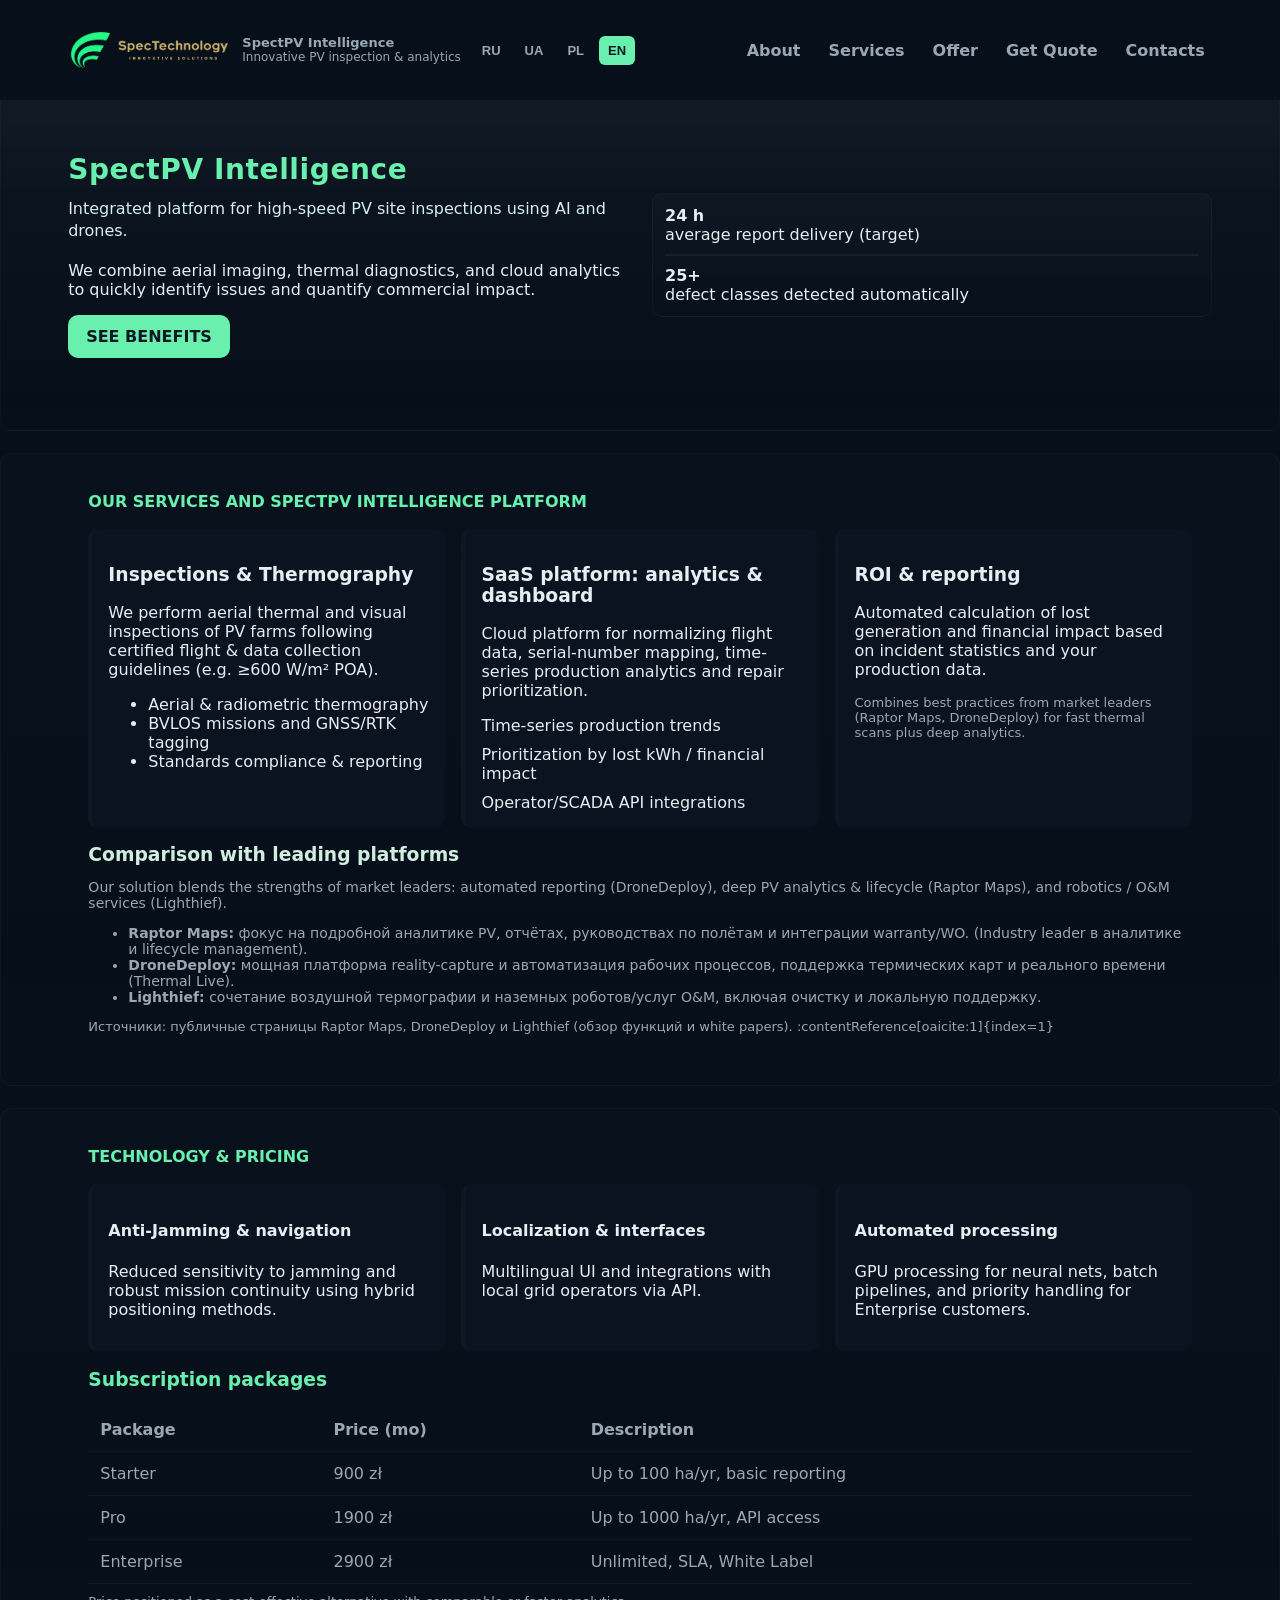
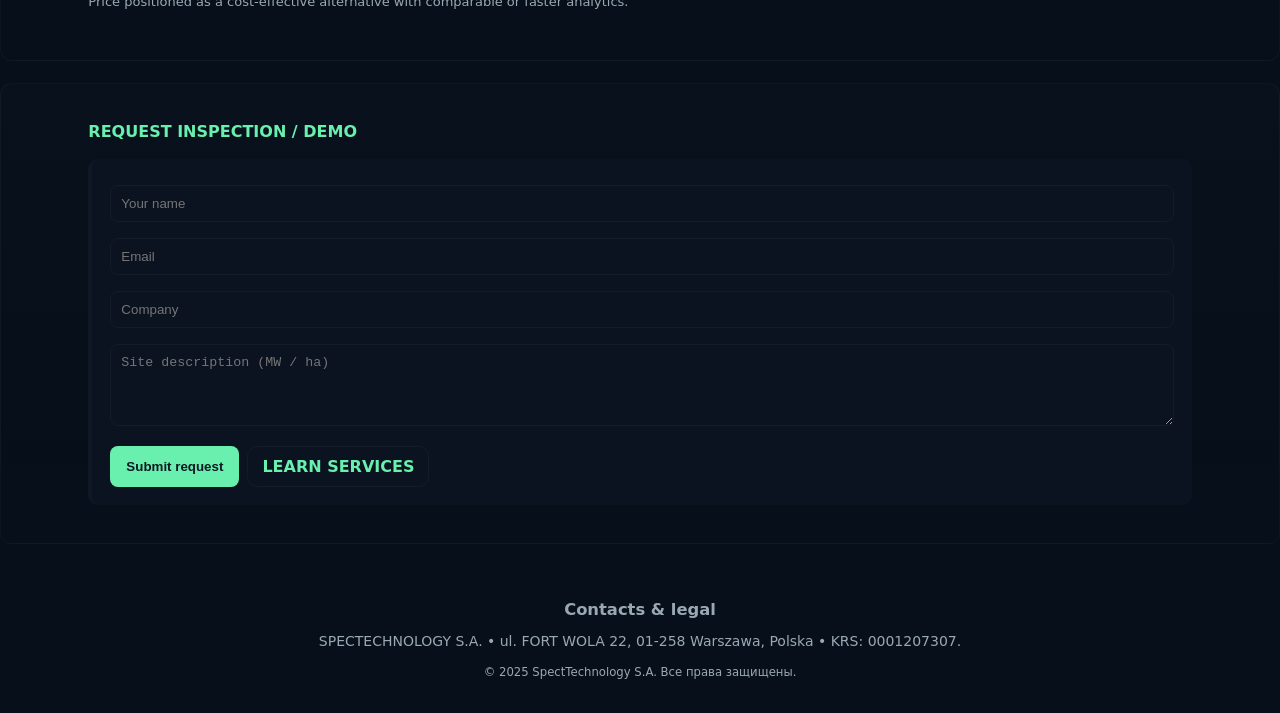
==== index.html @ f658d836 "Update and rename Index.html to index.html" ====
<!DOCTYPE html>
<html lang="ru">
<head>
    <meta charset="UTF-8" />
    <meta name="viewport" content="width=device-width, initial-scale=1.0"/>
    <title>SpectPV Intelligence | Innovative Solutions для солнечной энергетики</title>
    <style>
        :root{
            --primary-color:#0f1724;
            --light-bg:#172033;
            --accent-color:#69f0ae;
            --muted:#9aa8b3;
            --card:#0b1220;
            --radius:10px;
            --maxw:1200px;
        }
        *{box-sizing:border-box}
        body{
            margin:0;
            font-family:Inter, system-ui, -apple-system, "Segoe UI", Roboto, "Helvetica Neue", Arial;
            background:linear-gradient(180deg,var(--primary-color), #07101a 200px);
            color:#e6eef3;
            -webkit-font-smoothing:antialiased;
        }
        .container{max-width:var(--maxw);margin:0 auto;padding:16px;width:92%}
        header{background:transparent;padding:12px 0;position:sticky;top:0;z-index:50}
        .header-row{display:flex;align-items:center;gap:12px;justify-content:space-between}
        /* left group: logo + lang + burger */
        .left-group{display:flex;align-items:center;gap:12px}
        .logo-box{display:flex;align-items:center;gap:10px}
        .logo-box img{height:44px;width:auto;display:block}
        /* lang buttons moved to left */
        .lang-switcher{display:flex;gap:6px;align-items:center}
        .lang-switcher button{
            background:transparent;border:1px solid transparent;color:var(--muted);
            padding:6px 8px;border-radius:6px;font-weight:600;cursor:pointer;font-size:13px;
        }
        .lang-switcher button.active{color:var(--primary-color);background:var(--accent-color);border-color:transparent}
        /* main nav */
        nav.main-nav{display:flex;align-items:center;gap:18px}
        nav.main-nav ul{list-style:none;margin:0;padding:0;display:flex;gap:12px}
        nav.main-nav a{color:var(--muted);text-decoration:none;font-weight:600;padding:8px;border-radius:8px}
        nav.main-nav a:hover{color:#fff}
        /* burger for mobile */
        .burger{display:none;background:transparent;border:0;color:var(--muted);font-size:20px;padding:8px;cursor:pointer}
        /* hero */
        .hero{min-height:320px;padding:56px 0;border-radius:var(--radius);background:linear-gradient(180deg, rgba(255,255,255,0.03), transparent);backdrop-filter: blur(2px)}
        .hero-inner{display:flex;gap:24px;align-items:center;flex-wrap:wrap}
        .hero-left{flex:1;min-width:260px}
        .hero h1{margin:0 0 12px;font-size:28px;color:var(--accent-color);letter-spacing:0.6px}
        .hero p.lead{margin:0 0 18px;color:#d7eef0;line-height:1.4}
        .cta-button{display:inline-block;background:var(--accent-color);color:var(--primary-color);padding:12px 18px;border-radius:10px;text-transform:uppercase;font-weight:700;text-decoration:none}
        .hero-right{flex:1;min-width:260px}
        /* sections */
        section{margin:22px 0;padding:22px;border-radius:12px;background:linear-gradient(180deg, rgba(255,255,255,0.01), transparent);border:1px solid rgba(255,255,255,0.03)}
        h2.section-title{color:var(--accent-color);margin:0 0 18px;text-transform:uppercase;font-size:16px}
        .grid{display:flex;gap:16px;flex-wrap:wrap}
        .card{background:var(--card);padding:16px;border-radius:10px;flex:1;min-width:260px;border-left:4px solid rgba(255,255,255,0.02)}
        .card strong{color:var(--accent-color)}
        .feature-list{display:flex;flex-direction:column;gap:10px}
        table{width:100%;border-collapse:collapse;margin-top:12px}
        th,td{padding:12px;border-bottom:1px solid rgba(255,255,255,0.04);text-align:left;color:var(--muted)}
        /* form */
        form input, form textarea{width:100%;padding:10px;margin:8px 0;border-radius:8px;border:1px solid rgba(255,255,255,0.04);background:transparent;color:#e6eef3}
        form button{padding:12px 16px;border-radius:8px;background:var(--accent-color);border:none;font-weight:700;color:var(--primary-color);cursor:pointer}
        footer{padding:18px 0;color:var(--muted);font-size:14px;text-align:center}
        /* responsive */
        @media (max-width:900px){
            nav.main-nav{display:none}
            .burger{display:inline-block}
            .hero{padding:36px 0}
        }
        @media (max-width:640px){
            .hero h1{font-size:22px}
            .container{width:96%}
            .logo-box img{height:38px}
        }

        header {
            background: rgba(7, 16, 26, 0.9);
            backdrop-filter: blur(6px);
            padding: 12px 0;
            position: fixed;
            top: 0;
            left: 0;
            width: 100%;
            z-index: 1000;
        }

        /* чтобы контент не залезал под header */
        main {
            margin-top: 80px; /* настрой под высоту header */   
        }

        /* чтобы контент не залезал под header */
   
        /* mobile slide out nav */
        .mobile-nav{position:fixed;left:0;top:0;height:100vh;width:280px;background:linear-gradient(180deg,#07101a,#08121b);transform:translateX(-120%);transition:transform .25s ease;z-index:120;padding:18px}
        .mobile-nav.open{transform:translateX(0)}
        .mobile-nav .close{display:flex;justify-content:flex-end}
        .overlay{position:fixed;inset:0;background:rgba(0,0,0,0.45);opacity:0;pointer-events:none;transition:opacity .2s;z-index:110}
        .overlay.show{opacity:1;pointer-events:auto}
        .mobile-nav ul{list-style:none;padding:12px 0}
        .mobile-nav a{display:block;padding:10px 6px;color:var(--muted);text-decoration:none;border-bottom:1px dashed rgba(255,255,255,0.02)}
        .mobile-lang{display:flex;gap:8px;padding-top:12px}
    </style>
</head>
<body>
    <header>
        <div class="container header-row" role="banner">
            <div class="left-group">
                <div class="logo-box" aria-hidden="false">
                    <img src="noBgColor.png" alt="SpectTechnology logo" />
                    <div style="font-size:13px;color:var(--muted);line-height:1.1">
                        <div style="font-weight:700">SpectPV Intelligence</div>
                        <div style="font-size:12px">Innovative PV inspection & analytics</div>
                    </div>
                </div>

                <!-- LANG SWITCHER (ACTIVE) -->
                <div class="lang-switcher" aria-label="Выбор языка" role="navigation">
                    <button data-lang="ru" class="lang-btn">RU</button>
                    <button data-lang="uk" class="lang-btn">UA</button>
                    <button data-lang="pl" class="lang-btn">PL</button>
                    <button data-lang="en" class="lang-btn">EN</button>
                </div>
                <!-- Burger for mobile -->
                <button class="burger" aria-label="Открыть меню" id="burgerBtn">☰</button>
            </div>

            <nav class="main-nav" aria-label="Главная навигация">
                <ul>
                    <li><a href="#about" data-i18n="nav.about">О нас</a></li>
                    <li><a href="#services" data-i18n="nav.services">Услуги</a></li>
                    <li><a href="#offer" data-i18n="nav.offer">Оферта</a></li>
                    <li><a href="#cta" data-i18n="nav.cta">Заявка</a></li>
                    <li><a href="#contacts" data-i18n="nav.contacts">Контакты</a></li>
                </ul>
            </nav>
        </div>
    </header>

    <!-- Mobile slide menu -->
    <div class="mobile-nav" id="mobileNav" aria-hidden="true">
        <div class="close"><button id="closeMobile" style="background:none;border:none;color:var(--muted);font-size:20px">✕</button></div>
        <ul>
            <li><a href="#about" data-i18n="nav.about">О нас</a></li>
            <li><a href="#services" data-i18n="nav.services">Услуги</a></li>
            <li><a href="#offer" data-i18n="nav.offer">Оферта</a></li>
            <li><a href="#cta" data-i18n="nav.cta">Заявка</a></li>
            <li><a href="#contacts" data-i18n="nav.contacts">Контакты</a></li>
        </ul>
        <div class="mobile-lang">
            <button data-lang="ru" class="lang-btn">RU</button>
            <button data-lang="uk" class="lang-btn">UA</button>
            <button data-lang="pl" class="lang-btn">PL</button>
            <button data-lang="en" class="lang-btn">EN</button>
        </div>
    </div>
    <div class="overlay" id="overlay"></div>

    <!-- HERO -->
    <main>
        <section id="about" class="hero">
            <div class="container hero-inner">
                <div class="hero-left">
                    <h1 data-i18n="hero.title">SpectPV Intelligence</h1>
                    <p class="lead" data-i18n="hero.lead">
                        Интегрированная платформа для высокоскоростных инспекций PV-станций с использованием AI и дронов.
                    </p>
                    <p data-i18n="hero.sub">
                        Мы объединяем аэрофотосъёмку, термотехнику и облачный анализ для быстрой идентификации проблем и расчёта коммерческого ущерба.
                    </p>
                    <div style="margin-top:16px">
                        <a href="#offer" class="cta-button" data-i18n="hero.cta">Узнать преимущества</a>
                    </div>
                </div>
                <div class="hero-right">
                    <!-- place for an image or mini-dashboard preview -->
                    <div style="background:linear-gradient(180deg,rgba(255,255,255,0.02),transparent);padding:12px;border-radius:10px;border:1px solid rgba(255,255,255,0.03)">
                        <strong data-i18n="hero.stat1">24 часа</strong>
                        <div data-i18n="hero.stat1desc">среднее время доставки отчёта (наша цель)</div>
                        <hr style="opacity:.06;margin:10px 0">
                        <strong data-i18n="hero.stat2">25+</strong>
                        <div data-i18n="hero.stat2desc">классов дефектов, которые мы выявляем автоматически</div>
                    </div>
                </div>
            </div>
        </section>

        <!-- SERVICES -->
        <section id="services">
            <div class="container">
                <h2 class="section-title" data-i18n="services.title">Наши услуги и платформа SpectPV Intelligence</h2>
                <div class="grid">
                    <div class="card">
                        <h3 data-i18n="services.inspect.title">Инспекции и термотехника</h3>
                        <p data-i18n="services.inspect.desc">
                            Выполняем аэротермографические и визуальные инспекции PV-станций с использованием сертификованных протоколов сбора данных (включая рекомендации по ≥600 W/m² POA) для точной диагностики аномалий.
                        </p>
                        <ul>
                            <li data-i18n="services.inspect.f1">Аэрофотосъёмка и радиометрическая термография</li>
                            <li data-i18n="services.inspect.f2">BVLOS миссии и привязка по GNSS/RTK</li>
                            <li data-i18n="services.inspect.f3">Соблюдение стандартов и отчётность</li>
                        </ul>
                    </div>

                    <div class="card">
                        <h3 data-i18n="services.platform.title">SaaS-платформа: аналитика и дашборд</h3>
                        <p data-i18n="services.platform.desc">
                            Облачная платформа для нормализации данных с полётов, индексации серийных номеров модулей, временного анализа производительности и приоритизации ремонта/WO.
                        </p>
                        <div class="feature-list">
                            <div data-i18n="services.platform.f1">Временные ряды и тренды производства (time-series)</div>
                            <div data-i18n="services.platform.f2">Приоритизация дефектов по потере kWh и денежному эквиваленту</div>
                            <div data-i18n="services.platform.f3">Интеграция с API оператора/SCADA</div>
                        </div>
                    </div>

                    <div class="card">
                        <h3 data-i18n="services.roi.title">ROI & отчетность</h3>
                        <p data-i18n="services.roi.desc">
                            Автоматический расчёт недополученной выработки и финансового ущерба на основе статистики инцидентов и ваших данных производительности.
                        </p>
                        <p style="margin-top:10px;color:var(--muted);font-size:13px" data-i18n="services.roi.note">
                            На основе практик отраслевых лидеров (Raptor Maps, DroneDeploy) мы комбинируем быстрые тепловые обходы с детальными аналитическими отчётами. 
                        </p>
                    </div>
                </div>

                <!-- Added competitor comparison summarised -->
                <div style="margin-top:16px">
                    <h3 style="margin:8px 0 6px;color:#cfeee0" data-i18n="competitors.title">Сравнение с основными платформами</h3>
                    <p style="color:var(--muted);font-size:14px" data-i18n="competitors.desc">
                        Наши решения сочетают сильные стороны лидеров рынка: автоматизация анализа и отчётности (DroneDeploy), глубокая аналитика и lifecycle-управление для PV (Raptor Maps) и робототехника/комплементарные услуги (Lighthief). См. детали ниже.
                    </p>
                    <ul style="color:var(--muted);font-size:14px;margin-top:8px">
                        <li><strong>Raptor Maps:</strong> фокус на подробной аналитике PV, отчётах, руководствах по полётам и интеграции warranty/WO. (Industry leader в аналитике и lifecycle management). </li>
                        <li><strong>DroneDeploy:</strong> мощная платформа reality-capture и автоматизация рабочих процессов, поддержка термических карт и реального времени (Thermal Live). </li>
                        <li><strong>Lighthief:</strong> сочетание воздушной термографии и наземных роботов/услуг O&M, включая очистку и локальную поддержку.</li>
                    </ul>
                    <p style="font-size:13px;color:var(--muted);margin-top:8px">Источники: публичные страницы Raptor Maps, DroneDeploy и Lighthief (обзор функций и white papers). :contentReference[oaicite:1]{index=1}</p>
                </div>
            </div>
        </section>

        <!-- OFFER / PRICING -->
        <section id="offer">
            <div class="container">
                <h2 class="section-title" data-i18n="offer.title">Уникальные технологии и тарифы</h2>
                <div class="grid">
                    <div class="card">
                        <h4 data-i18n="offer.tech1.title">Anti-Jamming и навигация</h4>
                        <p data-i18n="offer.tech1.desc">Снижение влияния помех и отказоустойчивость миссий благодаря гибридным методам позиционирования и адаптивным планам полёта.</p>
                    </div>
                    <div class="card">
                        <h4 data-i18n="offer.tech2.title">Локализация и интерфейсы</h4>
                        <p data-i18n="offer.tech2.desc">Многоязычный интерфейс (PL/DE/EN/UA/RU) и интеграция с местными операторами энергосети при помощи API.</p>
                    </div>
                    <div class="card">
                        <h4 data-i18n="offer.tech3.title">Автоматическая обработка</h4>
                        <p data-i18n="offer.tech3.desc">GPU-обработка для нейросетей, batch-пайплайны и приоритетная обработка Enterprise клиентов.</p>
                    </div>
                </div>

                <h3 style="margin-top:18px;color:var(--accent-color)" data-i18n="pricing.title">Пакеты подписки</h3>
                <table aria-label="Пакеты">
                    <thead>
                        <tr><th data-i18n="pricing.col1">Пакет</th><th data-i18n="pricing.col2">Стоимость (мес.)</th><th data-i18n="pricing.col3">Описание</th></tr>
                    </thead>
                    <tbody>
                        <tr><td>Starter</td><td>900 zł</td><td data-i18n="pricing.s1">До 100 га/год, базовая отчетность</td></tr>
                        <tr><td>Pro</td><td>1900 zł</td><td data-i18n="pricing.s2">До 1000 га/год, доступ к API</td></tr>
                        <tr><td>Enterprise</td><td>2900 zł</td><td data-i18n="pricing.s3">Неограниченно, SLA, White Label</td></tr>
                    </tbody>
                </table>

                <p style="color:var(--muted);font-size:13px;margin-top:10px" data-i18n="pricing.note">
                    Наша цена ориентирована на экономичную альтернативу с эквивалентной или более быстрой доставкой аналитики по сравнению с аналогами.
                </p>
            </div>
        </section>

        <!-- CTA -->
        <section id="cta">
            <div class="container">
                <h2 class="section-title" data-i18n="cta.title">Заказать инспекцию / демо</h2>
                <div class="card" style="padding:18px">
                    <form id="leadForm" action="#" method="POST" onsubmit="event.preventDefault(); alert('Спасибо — заявка отправлена (демо).');">
                        <input type="text" name="name" placeholder="Ваше имя" data-i18n-placeholder="form.name" required />
                        <input type="email" name="email" placeholder="Email" data-i18n-placeholder="form.email" required />
                        <input type="text" name="company" placeholder="Компания" data-i18n-placeholder="form.company" />
                        <textarea name="message" rows="4" placeholder="Описание объекта (МВт / Га)" data-i18n-placeholder="form.message"></textarea>
                        <div style="display:flex;gap:8px;flex-wrap:wrap;margin-top:8px">
                            <button type="submit" data-i18n="form.submit">Подать заявку</button>
                            <a href="#services" class="cta-button" style="background:transparent;color:var(--accent-color);border:1px solid rgba(255,255,255,0.04);padding:10px 14px" data-i18n="form.more">Узнать услуги</a>
                        </div>
                    </form>
                </div>
            </div>
        </section>

        <!-- CONTACTS -->
        <footer id="contacts">
            <div class="container">
                <div style="max-width:900px;margin:0 auto">
                    <h3 style="margin:0 0 8px" data-i18n="contacts.title">Контакты и юридические данные</h3>
                    <p style="color:var(--muted)" data-i18n="contacts.details">
                        SPECTECHNOLOGY S.A. • ul. FORT WOLA 22, 01-258 Warszawa, Polska • KRS: 0001207307.
                    </p>
                    <small style="color:var(--muted)">© 2025 SpectTechnology S.A. Все права защищены.</small>
                </div>
            </div>
        </footer>
    </main>

    <script>
        /* ---------- TRANSLATIONS ---------- 
           Для простоты: встроенные тексты. При необходимости можно перенести в JSON-файл/DB.
        */
        const translations = {
            "ru": {
                "nav": {"about":"О нас","services":"Услуги","offer":"Оферта","cta":"Заявка","contacts":"Контакты"},
                "hero":{"title":"SpectPV Intelligence","lead":"Интегрированная платформа для высокоскоростных инспекций PV-станций с использованием AI и дронов.","sub":"Мы объединяем аэрофотосъёмку, термотехнику и облачный анализ для быстрой идентификации проблем и расчёта коммерческого ущерба.","cta":"Узнать преимущества","stat1":"24 часа","stat1desc":"среднее время доставки отчёта (наша цель)","stat2":"25+","stat2desc":"классов дефектов, которые мы выявляем автоматически"},
                "services":{"title":"Наши услуги и платформа SpectPV Intelligence",
                            "inspect":{"title":"Инспекции и термотехника","desc":"Выполняем аэротермографические и визуальные инспекции PV-станций с использованием сертификованных протоколов сбора данных (включая рекомендации по ≥600 W/m² POA) для точной диагностики аномалий.","f1":"Аэрофотосъёмка и радиометрическая термография","f2":"BVLOS миссии и привязка по GNSS/RTK","f3":"Соблюдение стандартов и отчётность"},
                            "platform":{"title":"SaaS-платформа: аналитика и дашборд","desc":"Облачная платформа для нормализации данных с полётов, индексации серийных номеров модулей, временного анализа производительности и приоритизации ремонта/WO.","f1":"Временные ряды и тренды производства (time-series)","f2":"Приоритизация дефектов по потере kWh и денежному эквиваленту","f3":"Интеграция с API оператора/SCADA"},
                            "roi":{"title":"ROI & отчетность","desc":"Автоматический расчёт недополученной выработки и финансового ущерба на основе статистики инцидентов и ваших данных производительности.","note":"На основе практик отраслевых лидеров (Raptor Maps, DroneDeploy) мы комбинируем быстрые тепловые обходы с детальными аналитическими отчётами."}
                },
                "competitors":{"title":"Сравнение с основными платформами","desc":"Наши решения сочетают сильные стороны лидеров рынка: автоматизация анализа и отчётности (DroneDeploy), глубокая аналитика и lifecycle-управление для PV (Raptor Maps) и робототехника/комплементарные услуги (Lighthief). См. детали ниже."},
                "offer":{"title":"Уникальные технологии и тарифы","tech1":{"title":"Anti-Jamming и навигация","desc":"Снижение влияния помех и отказоустойчивость миссий благодаря гибридным методам позиционирования и адаптивным планам полёта."},
                        "tech2":{"title":"Локализация и интерфейсы","desc":"Многоязычный интерфейс (PL/DE/EN/UA/RU) и интеграция с местными операторами энергосети при помощи API."},
                        "tech3":{"title":"Автоматическая обработка","desc":"GPU-обработка для нейросетей, batch-пайплайны и приоритетная обработка Enterprise клиентов."}},
                "pricing":{"title":"Пакеты подписки","col1":"Пакет","col2":"Стоимость (мес.)","col3":"Описание","s1":"До 100 га/год, базовая отчетность","s2":"До 1000 га/год, доступ к API","s3":"Неограниченно, SLA, White Label","note":"Наша цена ориентирована на экономичную альтернативу с эквивалентной или более быстрой доставкой аналитики по сравнению с аналогами."},
                "cta":{"title":"Заказать инспекцию / демо"},
                "form":{"name":"Ваше имя","email":"Email","company":"Компания","message":"Описание объекта (МВт / Га)","submit":"Подать заявку","more":"Узнать услуги"},
                "contacts":{"title":"Контакты и юридические данные","details":"SPECTECHNOLOGY S.A. • ul. FORT WOLA 22, 01-258 Warszawa, Polska • KRS: 0001207307."}
            },
            "uk": {
                "nav":{"about":"Про нас","services":"Послуги","offer":"Оферта","cta":"Заявка","contacts":"Контакти"},
                "hero":{"title":"SpectPV Intelligence","lead":"Інтегрована платформа для високошвидкісних інспекцій PV-станцій з використанням AI та дронів.","sub":"Ми об’єднуємо аерофотозйомку, термографію та хмарний аналіз для швидкої ідентифікації проблем та оцінки комерційних втрат.","cta":"Дізнатись переваги","stat1":"24 години","stat1desc":"час видачі звіту (ціль)","stat2":"25+","stat2desc":"класів дефектів, які ми виявляємо автоматично"},
                "services":{"title":"Наші послуги та платформа SpectPV Intelligence",
                            "inspect":{"title":"Інспекції та термографія","desc":"Проводимо аеротермографічні та візуальні інспекції PV-станцій згідно сертифікованих протоколів (вимоги ≥600 W/m² POA).","f1":"Аерофотозйомка і радіометрична термографія","f2":"BVLOS місії та прив'язка GNSS/RTK","f3":"Дотримання стандартів і звітність"},
                            "platform":{"title":"SaaS-платформа: аналітика та дашборд","desc":"Хмарна платформа для нормалізації даних з польотів, індексації серійних номерів модулів, аналізу трендів і пріоритизації ремонтів.","f1":"Часові ряди виробництва","f2":"Пріоритизація дефектів за втраченими kWh","f3":"Інтеграція з API оператора/SCADA"},
                            "roi":{"title":"ROI та звітність","desc":"Автоматичний розрахунок недоотриманої генерації і фінансових втрат на основі інцидентів і даних продуктивності.","note":"Практики лідерів ринку (Raptor Maps, DroneDeploy) використані для поєднання швидких обхідних перевірок і детальних аналітичних звітів."}
                },
                "competitors":{"title":"Порівняння з провідними платформами","desc":"Наше рішення поєднує сильні сторони лідерів: автоматизація звітності (DroneDeploy), глибока аналітика PV (Raptor Maps), робототехніка та додаткові послуги (Lighthief)."},
                "offer":{"title":"Технології та тарифи","tech1":{"title":"Anti-Jamming і навігація","desc":"Зниження впливу перешкод і стійкість місій завдяки гібридним методам позиціонування."},
                        "tech2":{"title":"Локалізація і інтерфейси","desc":"Багатомовний інтерфейс і інтеграція з місцевими операторами електромереж."},
                        "tech3":{"title":"Автоматична обробка","desc":"GPU-обробка, batch-пайплайни і пріоритет для Enterprise."}},
                "pricing":{"title":"Пакети підписки","col1":"Пакет","col2":"Вартість (міс.)","col3":"Опис","s1":"До 100 га/рік, базова звітність","s2":"До 1000 га/рік, доступ до API","s3":"Необмежено, SLA, White Label","note":"Ціни орієнтовані на економічну альтернативу з порівнянною або швидшою аналітикою."},
                "cta":{"title":"Замовити інспекцію / демо"},
                "form":{"name":"Ваше ім'я","email":"Email","company":"Компанія","message":"Опис об'єкта (МВт / Га)","submit":"Надіслати заявку","more":"Дізнатись послуги"},
                "contacts":{"title":"Контакти та юридичні дані","details":"SPECTECHNOLOGY S.A. • ul. FORT WOLA 22, 01-258 Warszawa, Polska • KRS: 0001207307."}
            },
            "pl": {
                "nav":{"about":"O nas","services":"Usługi","offer":"Oferta","cta":"Zamów","contacts":"Kontakt"},
                "hero":{"title":"SpectPV Intelligence","lead":"Zintegrowana platforma do szybkich inspekcji farm PV z użyciem AI i dronów.","sub":"Łączymy fotogrametrię, termografię i analizę w chmurze by szybko identyfikować problemy i liczyć straty.","cta":"Poznaj zalety","stat1":"24 h","stat1desc":"średni czas dostarczenia raportu","stat2":"25+","stat2desc":"klas defektów wykrywanych automatycznie"},
                "services":{"title":"Nasze usługi i platforma SpectPV Intelligence",
                            "inspect":{"title":"Inspekcje i termografia","desc":"Wykonujemy inspekcje aerotermograficzne i wizualne farm PV zgodne z certyfikowanymi wytycznymi (≥600 W/m² POA).","f1":"Aerial i radiometryczna termografia","f2":"Misje BVLOS i RTK/GNSS","f3":"Zgodność ze standardami i raportowanie"},
                            "platform":{"title":"Platforma SaaS: analityka i dashboard","desc":"Chmurowa platforma do normalizacji danych z lotów, indeksowania numerów seryjnych modułów, analizy trendów i priorytetyzacji napraw.","f1":"Szeregi czasowe produkcji","f2":"Priorytetyzacja defektów wg utraconych kWh","f3":"Integracja z API operatora/SCADA"},
                            "roi":{"title":"ROI & raporty","desc":"Automatyczne obliczanie utraconej produkcji i strat finansowych na podstawie incydentów i danych produkcyjnych.","note":"Bazując na praktykach liderów rynku (Raptor Maps, DroneDeploy) łączymy szybkie przeglądy termiczne z zaawansowaną analizą."}
                },
                "competitors":{"title":"Porównanie z głównymi platformami","desc":"Nasze rozwiązanie łączy mocne strony liderów: automatyzację raportowania (DroneDeploy), analitykę lifecycle PV (Raptor Maps) i robotykę oraz usługi O&M (Lighthief)."},
                "offer":{"title":"Technologie i cennik","tech1":{"title":"Anti-Jamming i nawigacja","desc":"Redukcja wpływu zakłóceń i odporność misji dzięki hybrydowym metodom pozycji."},
                        "tech2":{"title":"Lokalizacja i interfejsy","desc":"Wielojęzyczny interfejs i integracja z lokalnymi operatorami sieci."},
                        "tech3":{"title":"Automatyczne przetwarzanie","desc":"GPU processing, batch pipelines oraz priorytet dla klientów Enterprise."}},
                "pricing":{"title":"Pakiety subskrypcji","col1":"Pakiet","col2":"Cena (mies.)","col3":"Opis","s1":"Do 100 ha/rok, podstawowe raporty","s2":"Do 1000 ha/rok, dostęp do API","s3":"Nieograniczony, SLA, White Label","note":"Ceny zaprojektowane jako ekonomiczna alternatywa z porównywalną lub szybszą analizą."},
                "cta":{"title":"Zamów inspekcję / demo"},
                "form":{"name":"Imię i nazwisko","email":"Email","company":"Firma","message":"Opis obiektu (MW / ha)","submit":"Wyślij zgłoszenie","more":"Dowiedz się więcej"},
                "contacts":{"title":"Kontakt i dane prawne","details":"SPECTECHNOLOGY S.A. • ul. FORT WOLA 22, 01-258 Warszawa, Polska • KRS: 0001207307."}
            },
            "en": {
                "nav":{"about":"About","services":"Services","offer":"Offer","cta":"Get Quote","contacts":"Contacts"},
                "hero":{"title":"SpectPV Intelligence","lead":"Integrated platform for high-speed PV site inspections using AI and drones.","sub":"We combine aerial imaging, thermal diagnostics, and cloud analytics to quickly identify issues and quantify commercial impact.","cta":"See benefits","stat1":"24 h","stat1desc":"average report delivery (target)","stat2":"25+","stat2desc":"defect classes detected automatically"},
                "services":{"title":"Our services and SpectPV Intelligence platform",
                            "inspect":{"title":"Inspections & Thermography","desc":"We perform aerial thermal and visual inspections of PV farms following certified flight & data collection guidelines (e.g. ≥600 W/m² POA).","f1":"Aerial & radiometric thermography","f2":"BVLOS missions and GNSS/RTK tagging","f3":"Standards compliance & reporting"},
                            "platform":{"title":"SaaS platform: analytics & dashboard","desc":"Cloud platform for normalizing flight data, serial-number mapping, time-series production analytics and repair prioritization.","f1":"Time-series production trends","f2":"Prioritization by lost kWh / financial impact","f3":"Operator/SCADA API integrations"},
                            "roi":{"title":"ROI & reporting","desc":"Automated calculation of lost generation and financial impact based on incident statistics and your production data.","note":"Combines best practices from market leaders (Raptor Maps, DroneDeploy) for fast thermal scans plus deep analytics."}
                },
                "competitors":{"title":"Comparison with leading platforms","desc":"Our solution blends the strengths of market leaders: automated reporting (DroneDeploy), deep PV analytics & lifecycle (Raptor Maps), and robotics / O&M services (Lighthief)."},
                "offer":{"title":"Technology & pricing","tech1":{"title":"Anti-Jamming & navigation","desc":"Reduced sensitivity to jamming and robust mission continuity using hybrid positioning methods."},
                        "tech2":{"title":"Localization & interfaces","desc":"Multilingual UI and integrations with local grid operators via API."},
                        "tech3":{"title":"Automated processing","desc":"GPU processing for neural nets, batch pipelines, and priority handling for Enterprise customers."}},
                "pricing":{"title":"Subscription packages","col1":"Package","col2":"Price (mo)","col3":"Description","s1":"Up to 100 ha/yr, basic reporting","s2":"Up to 1000 ha/yr, API access","s3":"Unlimited, SLA, White Label","note":"Price positioned as a cost-effective alternative with comparable or faster analytics."},
                "cta":{"title":"Request inspection / demo"},
                "form":{"name":"Your name","email":"Email","company":"Company","message":"Site description (MW / ha)","submit":"Submit request","more":"Learn services"},
                "contacts":{"title":"Contacts & legal","details":"SPECTECHNOLOGY S.A. • ul. FORT WOLA 22, 01-258 Warszawa, Polska • KRS: 0001207307."}
            }
        };

        /* ---------- DOM Helpers for i18n ---------- */
        function translatePage(lang){
            const tree = translations[lang] || translations['en'];
            // iterate through elements with data-i18n
            document.querySelectorAll('[data-i18n]').forEach(el=>{
                const key = el.getAttribute('data-i18n');
                // key could be dot notation, so resolve
                const value = key.split('.').reduce((o,k)=>o && o[k], tree);
                if(value) el.textContent = value;
            });
            // placeholders
            document.querySelectorAll('[data-i18n-placeholder]').forEach(el=>{
                const key = el.getAttribute('data-i18n-placeholder');
                const v = key.split('.').reduce((o,k)=>o && o[k], tree);
                if(v) el.setAttribute('placeholder', v);
            });
            // nav links need aria labels active state on lang buttons
            document.querySelectorAll('.lang-btn').forEach(b=>{
                b.classList.toggle('active', b.getAttribute('data-lang')===lang);
            });
            localStorage.setItem('siteLang', lang);
        }

        /* ---------- language switch binding ---------- */
        document.querySelectorAll('.lang-btn').forEach(btn=>{
            btn.addEventListener('click', ()=> {
                const lang = btn.getAttribute('data-lang');
                translatePage(lang);
            });
        });

        // init lang from localStorage or browser
        const startLang = localStorage.getItem('siteLang') ||
                          (navigator.language && navigator.language.startsWith('uk') ? 'uk' :
                          (navigator.language && navigator.language.startsWith('pl') ? 'pl' :
                          (navigator.language && navigator.language.startsWith('en') ? 'en' : 'ru')));
        translatePage(startLang);

        /* ---------- mobile nav ---------- */
        const burger = document.getElementById('burgerBtn'), mobileNav = document.getElementById('mobileNav'), closeMobile = document.getElementById('closeMobile'), overlay = document.getElementById('overlay');
        burger.addEventListener('click', ()=>{ mobileNav.classList.add('open'); overlay.classList.add('show'); mobileNav.setAttribute('aria-hidden','false'); });
        closeMobile.addEventListener('click', ()=>{ mobileNav.classList.remove('open'); overlay.classList.remove('show'); mobileNav.setAttribute('aria-hidden','true'); });
        overlay.addEventListener('click', ()=>{ mobileNav.classList.remove('open'); overlay.classList.remove('show'); mobileNav.setAttribute('aria-hidden','true'); });

        // close mobile when clicking link
        document.querySelectorAll('.mobile-nav a').forEach(a=>a.addEventListener('click', ()=>{ mobileNav.classList.remove('open'); overlay.classList.remove('show'); mobileNav.setAttribute('aria-hidden','true'); }));

        /* ---------- small accessibility focus (skip to content could be added) ---------- */

    </script>
</body>
</html>
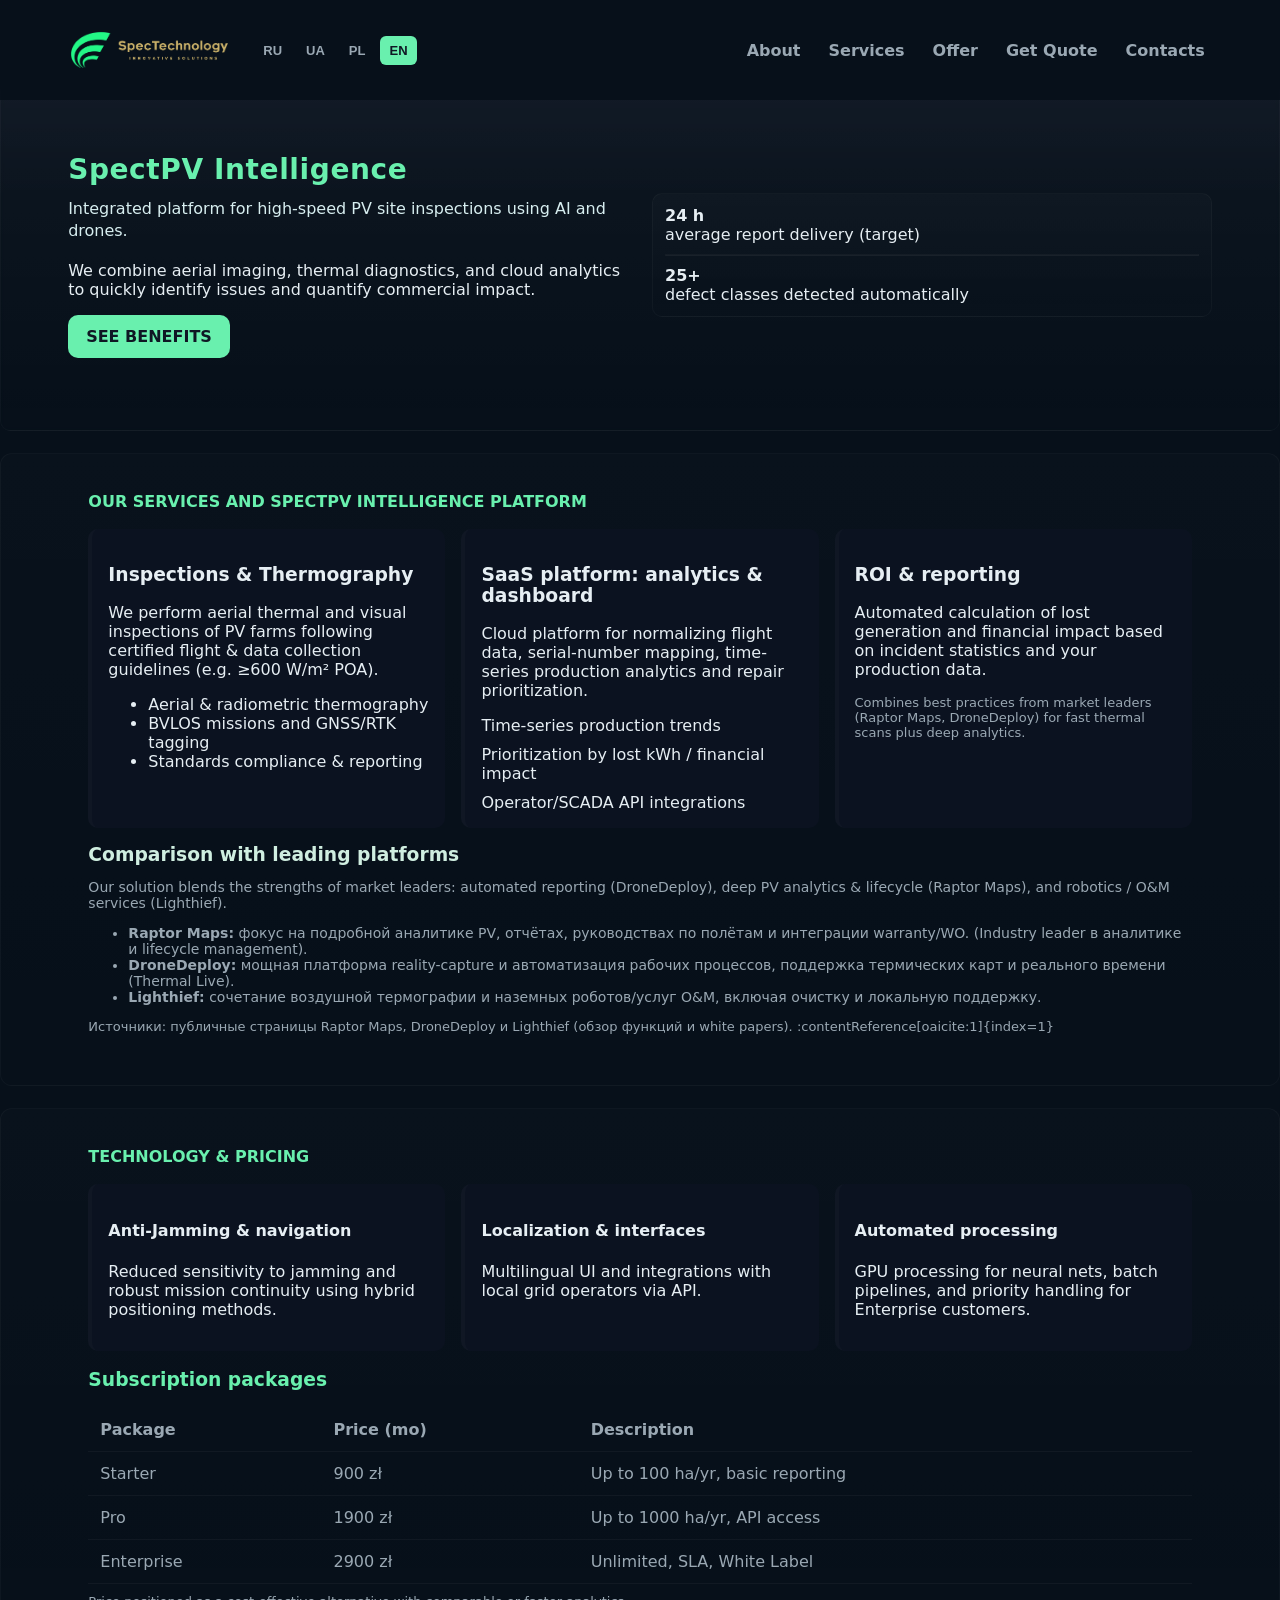
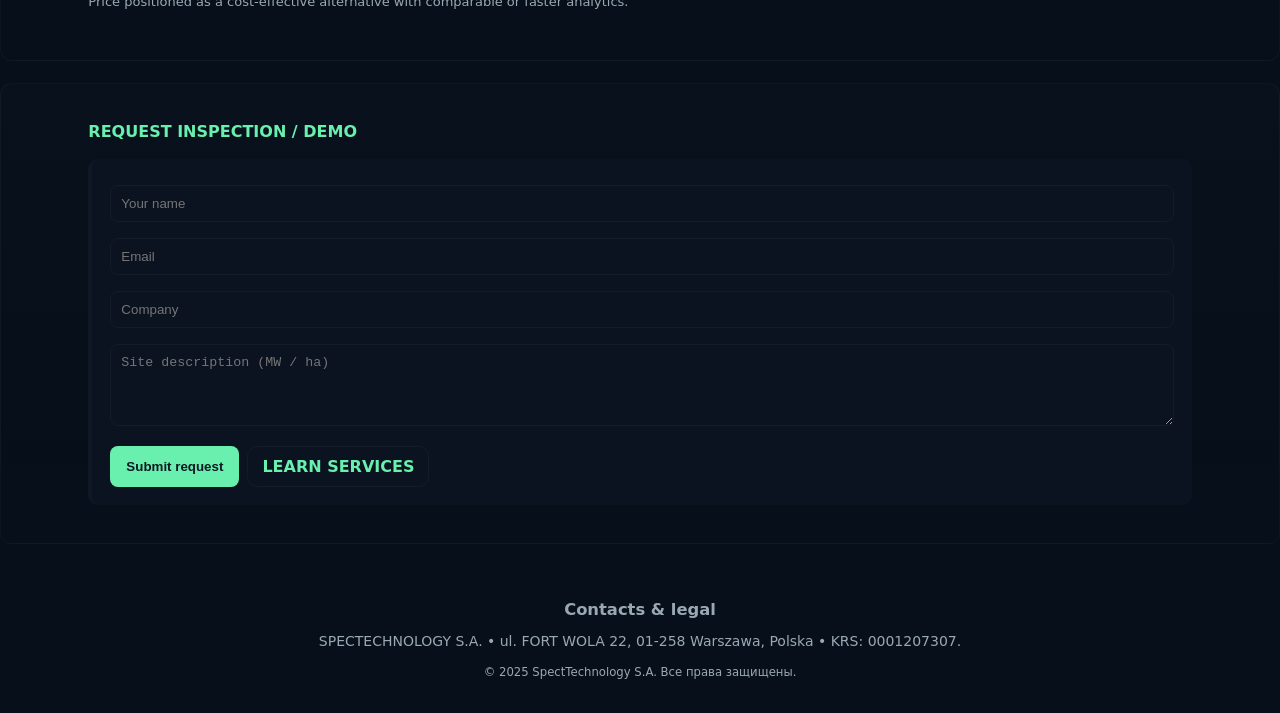
==== commit e0848db5: "Update print statement from 'Hello' to 'Goodbye'" ====
--- a/index.html
+++ b/index.html
@@ -112,8 +112,8 @@
                 <div class="logo-box" aria-hidden="false">
                     <img src="noBgColor.png" alt="SpectTechnology logo" />
                     <div style="font-size:13px;color:var(--muted);line-height:1.1">
-                        <div style="font-weight:700">SpectPV Intelligence</div>
-                        <div style="font-size:12px">Innovative PV inspection & analytics</div>
+                       <!-- <div style="font-weight:700">SpectPV Intelligence</div>
+                        <div style="font-size:12px">Innovative PV inspection & analytics</div> -->
                     </div>
                 </div>
 
@@ -441,3 +441,4 @@
     </script>
 </body>
 </html>
+
